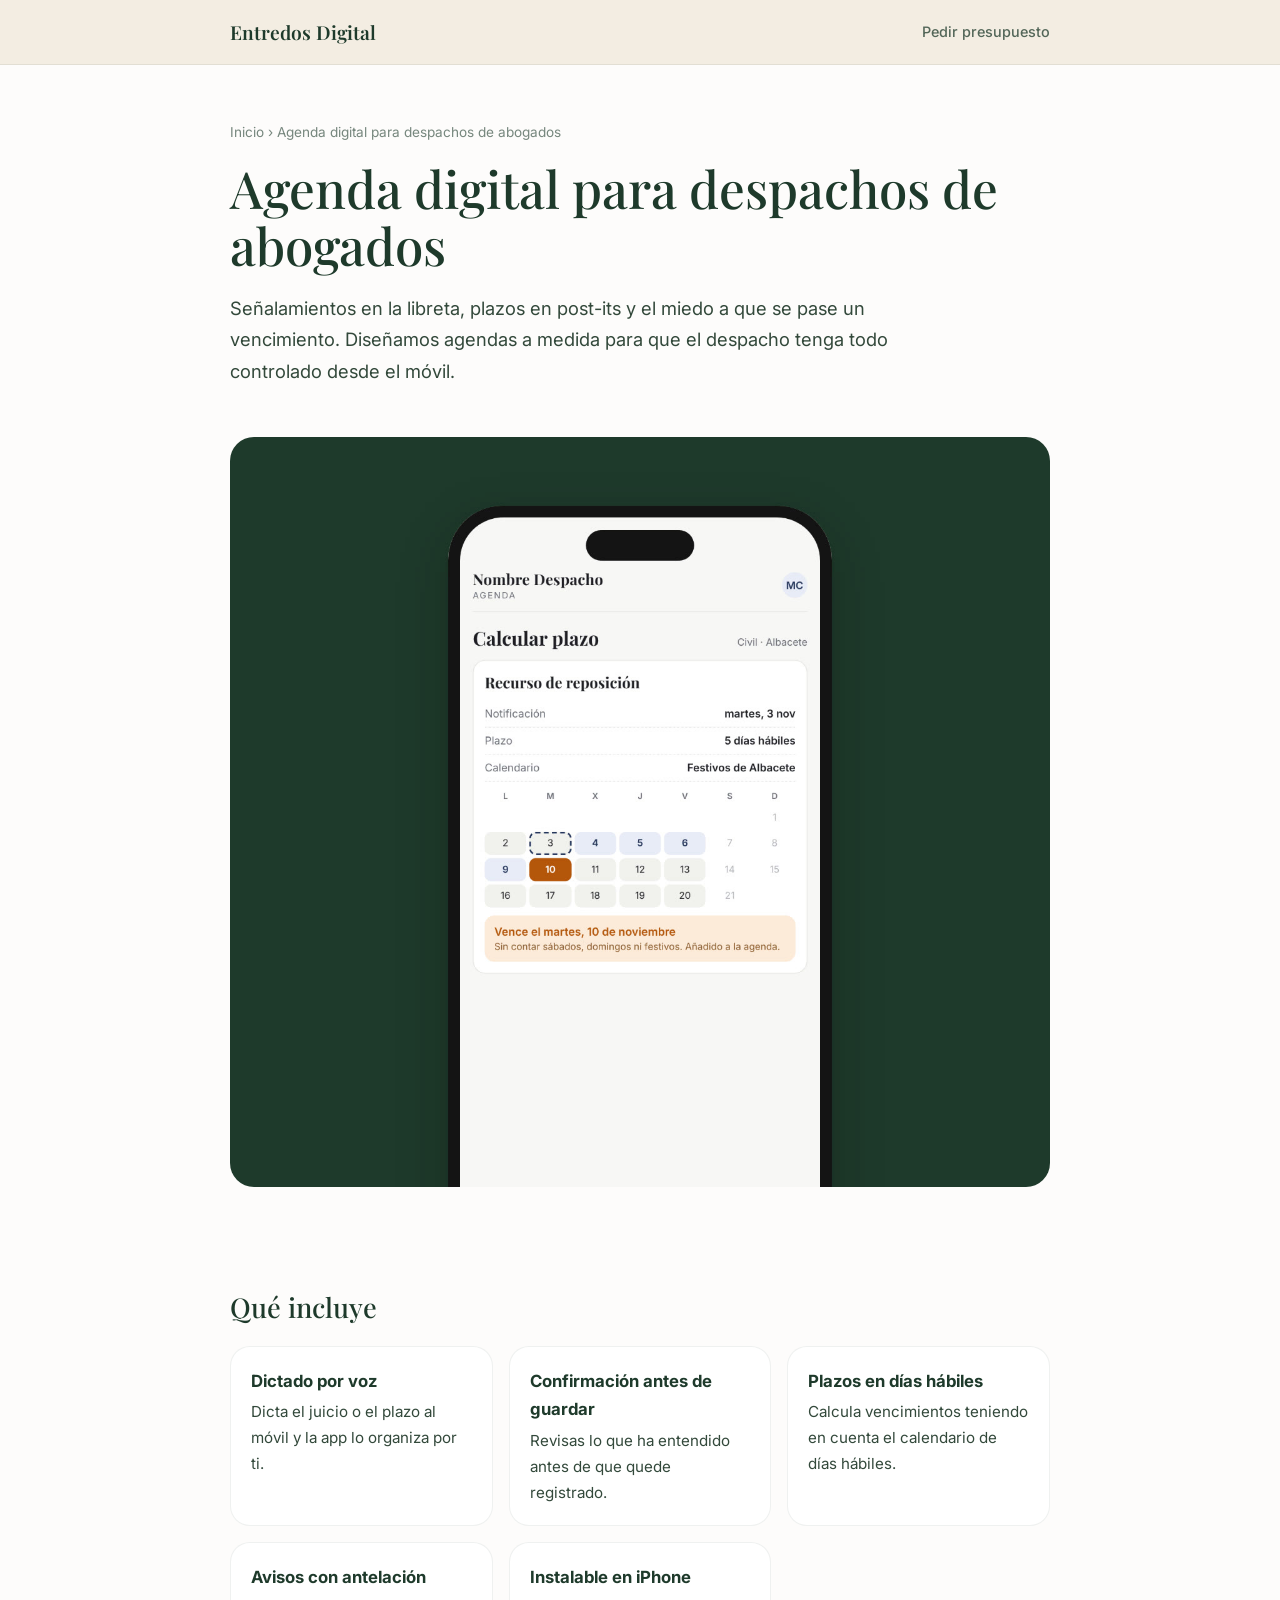
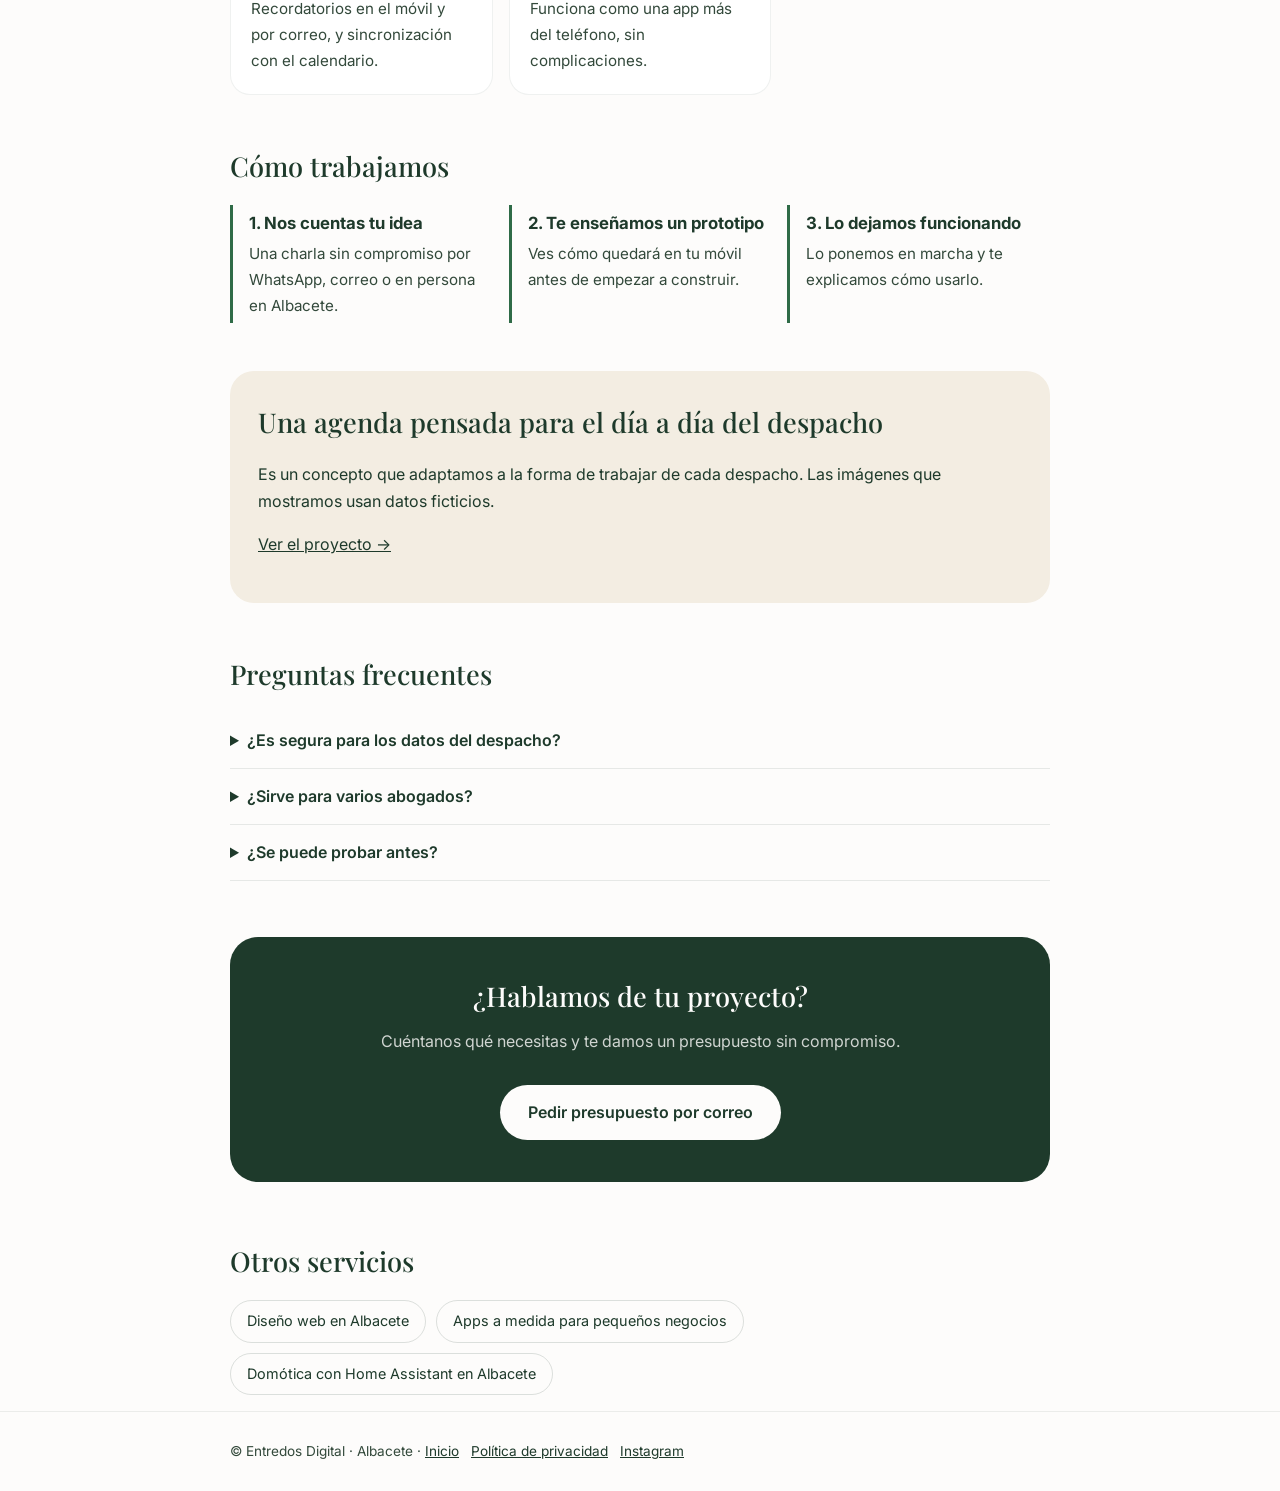
==== agenda-abogados/index.html @ 0eb15815 "Web de Entredos Digital en GitHub Pages Co-Authored-By: Claude Opus 5.5 <noreply@anthropic.com> Clau" ====
<!doctype html>
<html lang="es">
<head>
<meta charset="UTF-8" />
<meta name="viewport" content="width=device-width, initial-scale=1.0" />
<title>Agenda para despachos de abogados: plazos y señalamientos | Entredos Digital</title>
<meta name="description" content="Agenda a medida para despachos: dicta juicios y plazos al móvil, calcula vencimientos en días hábiles y recibe avisos a tiempo." />
<meta name="robots" content="index, follow, max-image-preview:large" />
<link rel="canonical" href="https://entredosdigital.netlify.app/agenda-abogados/" />
<meta property="og:type" content="website" />
<meta property="og:locale" content="es_ES" />
<meta property="og:site_name" content="Entredos Digital" />
<meta property="og:url" content="https://entredosdigital.netlify.app/agenda-abogados/" />
<meta property="og:title" content="Agenda para despachos de abogados: plazos y señalamientos | Entredos Digital" />
<meta property="og:description" content="Agenda a medida para despachos: dicta juicios y plazos al móvil, calcula vencimientos en días hábiles y recibe avisos a tiempo." />
<meta property="og:image" content="https://entredosdigital.netlify.app/assets/agenda-juridica-DWU9YuHh.jpg" />
<meta name="twitter:card" content="summary_large_image" />
<link rel="icon" type="image/png" href="/favicon.png" />
<link rel="apple-touch-icon" href="/apple-touch-icon.png" />
<meta name="theme-color" content="#1E3A2B" />
<link rel="preconnect" href="https://fonts.googleapis.com" />
<link rel="preconnect" href="https://fonts.gstatic.com" crossorigin />
<link href="https://fonts.googleapis.com/css2?family=Inter:wght@400;500;600&family=Playfair+Display:wght@500;600&display=swap" rel="stylesheet" />
<style>
:root{--crema:#F3EDE2;--fondo:#fdfcfb;--verde:#1E3A2B;--acento:#2F6B47;--texto:#33493b}
*{box-sizing:border-box}
body{margin:0;background:var(--fondo);color:var(--verde);font:16px/1.7 Inter,system-ui,sans-serif;-webkit-font-smoothing:antialiased}
a{color:var(--verde)}
.wrap{max-width:860px;margin:0 auto;padding:0 20px}
header{background:var(--crema);border-bottom:1px solid rgba(30,58,43,.08)}
header .wrap{display:flex;align-items:center;justify-content:space-between;height:64px}
header a{text-decoration:none}
.marca{font-family:"Playfair Display",serif;font-weight:600;font-size:1.2rem}
.volver{font-size:.9rem;font-weight:500;opacity:.75}
.hero{padding:56px 0 32px}
.migas{font-size:.85rem;opacity:.6;margin-bottom:16px}
.migas a{text-decoration:none}
h1{font-family:"Playfair Display",serif;font-weight:500;font-size:clamp(2.1rem,6vw,3.2rem);line-height:1.12;margin:0 0 16px}
h2{font-family:"Playfair Display",serif;font-weight:500;font-size:1.7rem;margin:48px 0 16px}
h3{font-size:1.05rem;margin:0 0 4px}
.lead{font-size:1.15rem;color:var(--texto);max-width:680px}
.foto{width:100%;border-radius:24px;margin:32px 0 8px;aspect-ratio:16/10;object-fit:cover;background:var(--crema)}
.lista{display:grid;gap:16px;grid-template-columns:repeat(auto-fit,minmax(240px,1fr));padding:0;list-style:none}
.lista li{background:#fff;border:1px solid rgba(30,58,43,.07);border-radius:20px;padding:20px}
.lista p,.paso p,.faq p{margin:0;color:var(--texto);font-size:.95rem}
.pasos{display:grid;gap:16px;grid-template-columns:repeat(auto-fit,minmax(220px,1fr))}
.paso{border-left:3px solid var(--acento);padding:4px 0 4px 16px}
.ejemplo{background:var(--crema);border-radius:24px;padding:28px;margin-top:48px}
.ejemplo h2{margin-top:0}
.faq details{border-bottom:1px solid rgba(30,58,43,.1);padding:14px 0}
.faq summary{cursor:pointer;font-weight:600}
.faq p{margin-top:8px}
.cta{background:var(--verde);color:var(--fondo);border-radius:28px;padding:36px 28px;margin:56px 0;text-align:center}
.cta h2{margin:0 0 8px;color:var(--fondo)}
.cta p{opacity:.8;margin:0 0 24px}
.btn{display:inline-block;padding:14px 28px;border-radius:999px;font-weight:600;text-decoration:none;margin:6px}
.btn-claro{background:var(--fondo);color:var(--verde)}
.btn-borde{border:1px solid rgba(253,252,251,.5);color:var(--fondo)}
.otros{display:flex;flex-wrap:wrap;gap:10px;padding:0;list-style:none}
.otros a{display:inline-block;padding:8px 16px;border:1px solid rgba(30,58,43,.15);border-radius:999px;text-decoration:none;font-size:.9rem}
footer{border-top:1px solid rgba(30,58,43,.08);padding:28px 0;font-size:.85rem;color:var(--texto)}
footer a{margin-right:12px}
</style>
<script type="application/ld+json">[{"@context":"https://schema.org","@type":"Service","name":"Agenda digital para despachos de abogados","description":"Agenda a medida para despachos: dicta juicios y plazos al móvil, calcula vencimientos en días hábiles y recibe avisos a tiempo.","serviceType":"Agenda digital para despachos de abogados","areaServed":[{"@type":"City","name":"Albacete"},{"@type":"Country","name":"España"}],"provider":{"@type":"ProfessionalService","name":"Entredos Digital","url":"https://entredosdigital.netlify.app/"},"url":"https://entredosdigital.netlify.app/agenda-abogados/"},{"@context":"https://schema.org","@type":"BreadcrumbList","itemListElement":[{"@type":"ListItem","position":1,"name":"Inicio","item":"https://entredosdigital.netlify.app/"},{"@type":"ListItem","position":2,"name":"Agenda digital para despachos de abogados","item":"https://entredosdigital.netlify.app/agenda-abogados/"}]},{"@context":"https://schema.org","@type":"FAQPage","mainEntity":[{"@type":"Question","name":"¿Es segura para los datos del despacho?","acceptedAnswer":{"@type":"Answer","text":"Cada agenda se configura para el despacho que la usa, con acceso restringido. Te explicamos dónde se guardan los datos."}},{"@type":"Question","name":"¿Sirve para varios abogados?","acceptedAnswer":{"@type":"Answer","text":"Sí, se puede adaptar a despachos de una o varias personas."}},{"@type":"Question","name":"¿Se puede probar antes?","acceptedAnswer":{"@type":"Answer","text":"Sí, te enseñamos una demostración con datos ficticios en tu propio móvil."}}]}]</script>
</head>
<body>
<header><div class="wrap"><a class="marca" href="/">Entredos Digital</a><a class="volver" href="/#contacto">Pedir presupuesto</a></div></header>
<main class="wrap">
  <section class="hero">
    <nav class="migas" aria-label="Migas de pan"><a href="/">Inicio</a> › Agenda digital para despachos de abogados</nav>
    <h1>Agenda digital para despachos de abogados</h1>
    <p class="lead">Señalamientos en la libreta, plazos en post-its y el miedo a que se pase un vencimiento. Diseñamos agendas a medida para que el despacho tenga todo controlado desde el móvil.</p>
    <img class="foto" src="/assets/agenda-juridica-DWU9YuHh.jpg" alt="Agenda jurídica con datos ficticios en la pantalla de un móvil" width="1200" height="750" loading="eager" />
  </section>

  <h2>Qué incluye</h2>
  <ul class="lista">
    <li><h3>Dictado por voz</h3><p>Dicta el juicio o el plazo al móvil y la app lo organiza por ti.</p></li>
    <li><h3>Confirmación antes de guardar</h3><p>Revisas lo que ha entendido antes de que quede registrado.</p></li>
    <li><h3>Plazos en días hábiles</h3><p>Calcula vencimientos teniendo en cuenta el calendario de días hábiles.</p></li>
    <li><h3>Avisos con antelación</h3><p>Recordatorios en el móvil y por correo, y sincronización con el calendario.</p></li>
    <li><h3>Instalable en iPhone</h3><p>Funciona como una app más del teléfono, sin complicaciones.</p></li>
  </ul>

  <h2>Cómo trabajamos</h2>
  <div class="pasos">
    <div class="paso"><h3>1. Nos cuentas tu idea</h3><p>Una charla sin compromiso por WhatsApp, correo o en persona en Albacete.</p></div>
    <div class="paso"><h3>2. Te enseñamos un prototipo</h3><p>Ves cómo quedará en tu móvil antes de empezar a construir.</p></div>
    <div class="paso"><h3>3. Lo dejamos funcionando</h3><p>Lo ponemos en marcha y te explicamos cómo usarlo.</p></div>
  </div>

  <section class="ejemplo">
    <h2>Una agenda pensada para el día a día del despacho</h2>
    <p>Es un concepto que adaptamos a la forma de trabajar de cada despacho. Las imágenes que mostramos usan datos ficticios.</p>
    <p><a href="/#proyectos">Ver el proyecto →</a></p>
  </section>

  <h2>Preguntas frecuentes</h2>
  <div class="faq">
    <details><summary>¿Es segura para los datos del despacho?</summary><p>Cada agenda se configura para el despacho que la usa, con acceso restringido. Te explicamos dónde se guardan los datos.</p></details>
    <details><summary>¿Sirve para varios abogados?</summary><p>Sí, se puede adaptar a despachos de una o varias personas.</p></details>
    <details><summary>¿Se puede probar antes?</summary><p>Sí, te enseñamos una demostración con datos ficticios en tu propio móvil.</p></details>
  </div>

  <section class="cta">
    <h2>¿Hablamos de tu proyecto?</h2>
    <p>Cuéntanos qué necesitas y te damos un presupuesto sin compromiso.</p>
    
    <a class="btn btn-claro" href="/#contacto">Pedir presupuesto por correo</a>
  </section>

  <h2>Otros servicios</h2>
  <ul class="otros">
    <li><a href="/diseno-web-albacete/">Diseño web en Albacete</a></li>
    <li><a href="/apps-a-medida/">Apps a medida para pequeños negocios</a></li>
    <li><a href="/domotica-home-assistant-albacete/">Domótica con Home Assistant en Albacete</a></li>
  </ul>
</main>
<footer><div class="wrap">© Entredos Digital · Albacete · <a href="/">Inicio</a><a href="/privacidad/">Política de privacidad</a><a href="https://www.instagram.com/entredos.digital" target="_blank" rel="noopener">Instagram</a></div></footer>
</body>
</html>
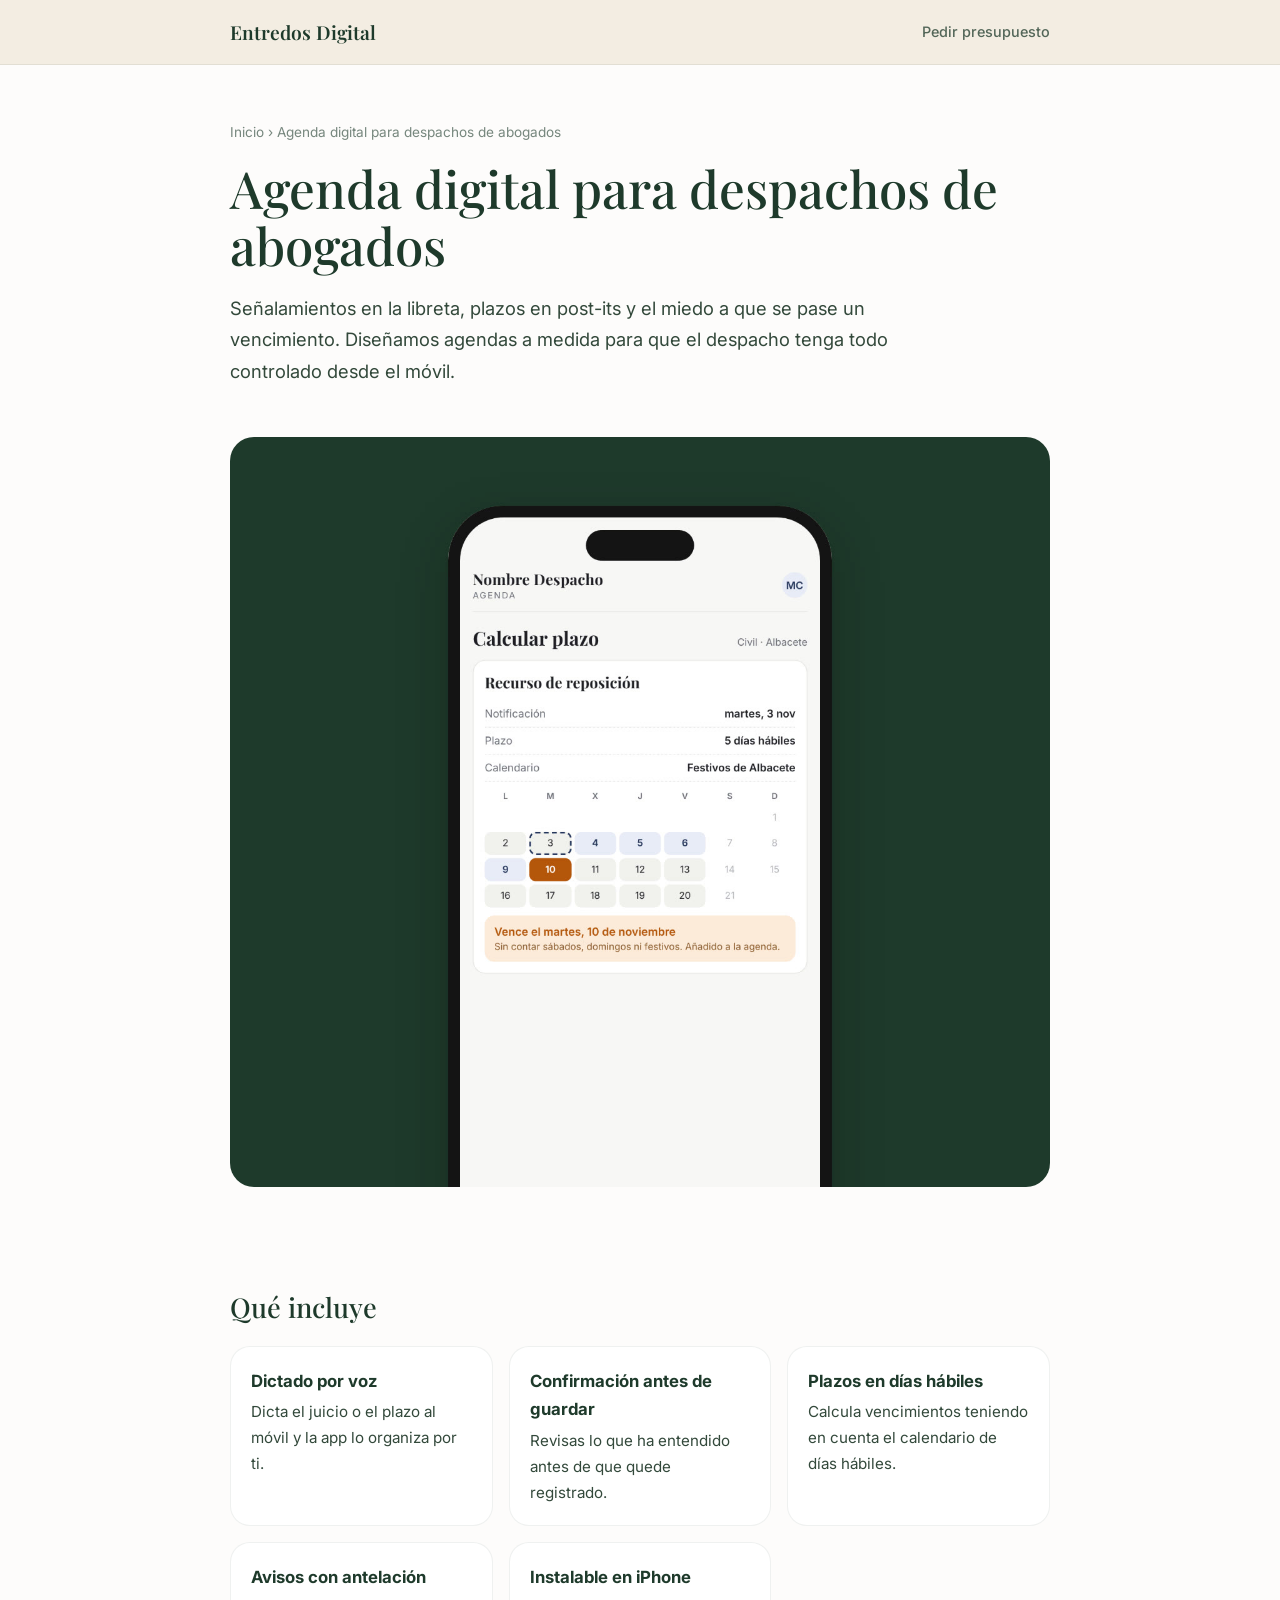
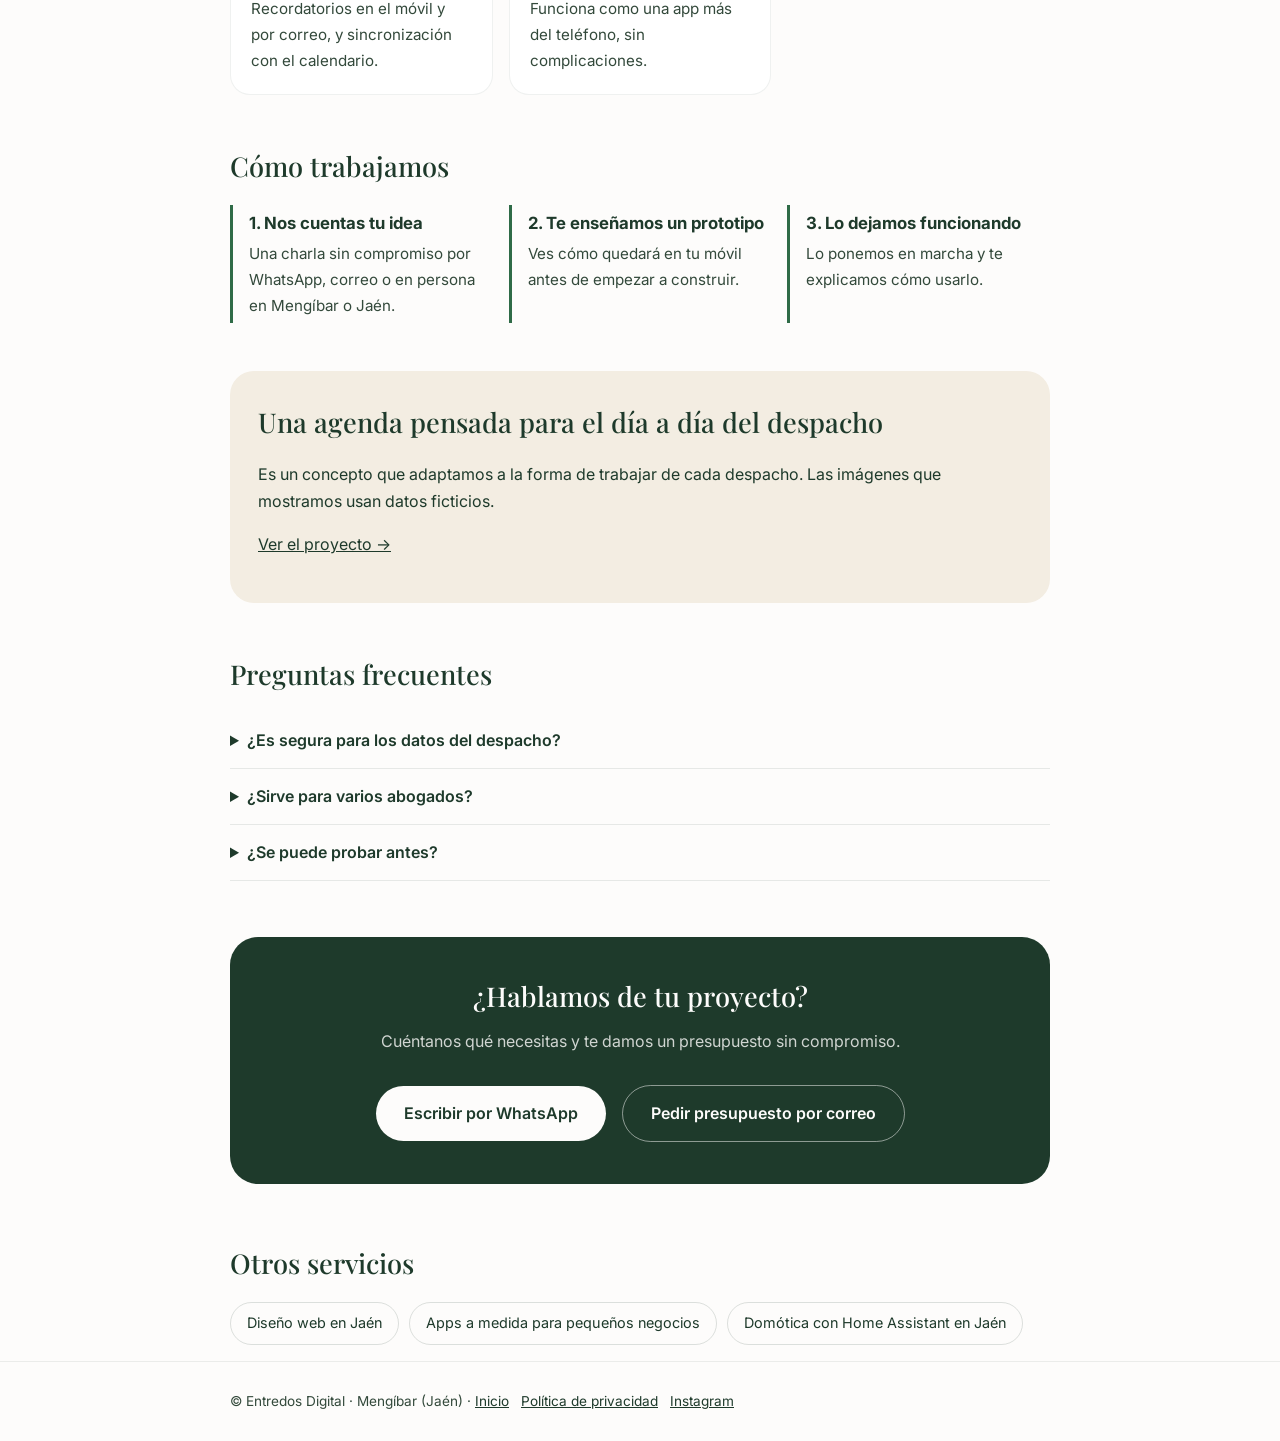
==== commit d37e71f0: "Actualiza la copia: ubicación Mengíbar (Jaén), páginas de servicios renombradas y WhatsApp Co-Author" ====
--- a/agenda-abogados/index.html
+++ b/agenda-abogados/index.html
@@ -61,7 +61,7 @@
 footer{border-top:1px solid rgba(30,58,43,.08);padding:28px 0;font-size:.85rem;color:var(--texto)}
 footer a{margin-right:12px}
 </style>
-<script type="application/ld+json">[{"@context":"https://schema.org","@type":"Service","name":"Agenda digital para despachos de abogados","description":"Agenda a medida para despachos: dicta juicios y plazos al móvil, calcula vencimientos en días hábiles y recibe avisos a tiempo.","serviceType":"Agenda digital para despachos de abogados","areaServed":[{"@type":"City","name":"Albacete"},{"@type":"Country","name":"España"}],"provider":{"@type":"ProfessionalService","name":"Entredos Digital","url":"https://entredosdigital.netlify.app/"},"url":"https://entredosdigital.netlify.app/agenda-abogados/"},{"@context":"https://schema.org","@type":"BreadcrumbList","itemListElement":[{"@type":"ListItem","position":1,"name":"Inicio","item":"https://entredosdigital.netlify.app/"},{"@type":"ListItem","position":2,"name":"Agenda digital para despachos de abogados","item":"https://entredosdigital.netlify.app/agenda-abogados/"}]},{"@context":"https://schema.org","@type":"FAQPage","mainEntity":[{"@type":"Question","name":"¿Es segura para los datos del despacho?","acceptedAnswer":{"@type":"Answer","text":"Cada agenda se configura para el despacho que la usa, con acceso restringido. Te explicamos dónde se guardan los datos."}},{"@type":"Question","name":"¿Sirve para varios abogados?","acceptedAnswer":{"@type":"Answer","text":"Sí, se puede adaptar a despachos de una o varias personas."}},{"@type":"Question","name":"¿Se puede probar antes?","acceptedAnswer":{"@type":"Answer","text":"Sí, te enseñamos una demostración con datos ficticios en tu propio móvil."}}]}]</script>
+<script type="application/ld+json">[{"@context":"https://schema.org","@type":"Service","name":"Agenda digital para despachos de abogados","description":"Agenda a medida para despachos: dicta juicios y plazos al móvil, calcula vencimientos en días hábiles y recibe avisos a tiempo.","serviceType":"Agenda digital para despachos de abogados","areaServed":[{"@type":"City","name":"Mengíbar"},{"@type":"City","name":"Jaén"},{"@type":"Country","name":"España"}],"provider":{"@type":"ProfessionalService","name":"Entredos Digital","url":"https://entredosdigital.netlify.app/"},"url":"https://entredosdigital.netlify.app/agenda-abogados/"},{"@context":"https://schema.org","@type":"BreadcrumbList","itemListElement":[{"@type":"ListItem","position":1,"name":"Inicio","item":"https://entredosdigital.netlify.app/"},{"@type":"ListItem","position":2,"name":"Agenda digital para despachos de abogados","item":"https://entredosdigital.netlify.app/agenda-abogados/"}]},{"@context":"https://schema.org","@type":"FAQPage","mainEntity":[{"@type":"Question","name":"¿Es segura para los datos del despacho?","acceptedAnswer":{"@type":"Answer","text":"Cada agenda se configura para el despacho que la usa, con acceso restringido. Te explicamos dónde se guardan los datos."}},{"@type":"Question","name":"¿Sirve para varios abogados?","acceptedAnswer":{"@type":"Answer","text":"Sí, se puede adaptar a despachos de una o varias personas."}},{"@type":"Question","name":"¿Se puede probar antes?","acceptedAnswer":{"@type":"Answer","text":"Sí, te enseñamos una demostración con datos ficticios en tu propio móvil."}}]}]</script>
 </head>
 <body>
 <header><div class="wrap"><a class="marca" href="/">Entredos Digital</a><a class="volver" href="/#contacto">Pedir presupuesto</a></div></header>
@@ -84,7 +84,7 @@
 
   <h2>Cómo trabajamos</h2>
   <div class="pasos">
-    <div class="paso"><h3>1. Nos cuentas tu idea</h3><p>Una charla sin compromiso por WhatsApp, correo o en persona en Albacete.</p></div>
+    <div class="paso"><h3>1. Nos cuentas tu idea</h3><p>Una charla sin compromiso por WhatsApp, correo o en persona en Mengíbar o Jaén.</p></div>
     <div class="paso"><h3>2. Te enseñamos un prototipo</h3><p>Ves cómo quedará en tu móvil antes de empezar a construir.</p></div>
     <div class="paso"><h3>3. Lo dejamos funcionando</h3><p>Lo ponemos en marcha y te explicamos cómo usarlo.</p></div>
   </div>
@@ -105,17 +105,17 @@
   <section class="cta">
     <h2>¿Hablamos de tu proyecto?</h2>
     <p>Cuéntanos qué necesitas y te damos un presupuesto sin compromiso.</p>
-    
-    <a class="btn btn-claro" href="/#contacto">Pedir presupuesto por correo</a>
+    <a class="btn btn-claro" href="https://wa.me/34661226784?text=Hola%20Entredos%20Digital%2C%20me%20interesa%3A%20Agenda%20digital%20para%20despachos%20de%20abogados." target="_blank" rel="noopener">Escribir por WhatsApp</a>
+    <a class="btn btn-borde" href="/#contacto">Pedir presupuesto por correo</a>
   </section>
 
   <h2>Otros servicios</h2>
   <ul class="otros">
-    <li><a href="/diseno-web-albacete/">Diseño web en Albacete</a></li>
+    <li><a href="/diseno-web-jaen/">Diseño web en Jaén</a></li>
     <li><a href="/apps-a-medida/">Apps a medida para pequeños negocios</a></li>
-    <li><a href="/domotica-home-assistant-albacete/">Domótica con Home Assistant en Albacete</a></li>
+    <li><a href="/domotica-home-assistant-jaen/">Domótica con Home Assistant en Jaén</a></li>
   </ul>
 </main>
-<footer><div class="wrap">© Entredos Digital · Albacete · <a href="/">Inicio</a><a href="/privacidad/">Política de privacidad</a><a href="https://www.instagram.com/entredos.digital" target="_blank" rel="noopener">Instagram</a></div></footer>
+<footer><div class="wrap">© Entredos Digital · Mengíbar (Jaén) · <a href="/">Inicio</a><a href="/privacidad/">Política de privacidad</a><a href="https://www.instagram.com/entredos.digital" target="_blank" rel="noopener">Instagram</a></div></footer>
 </body>
 </html>
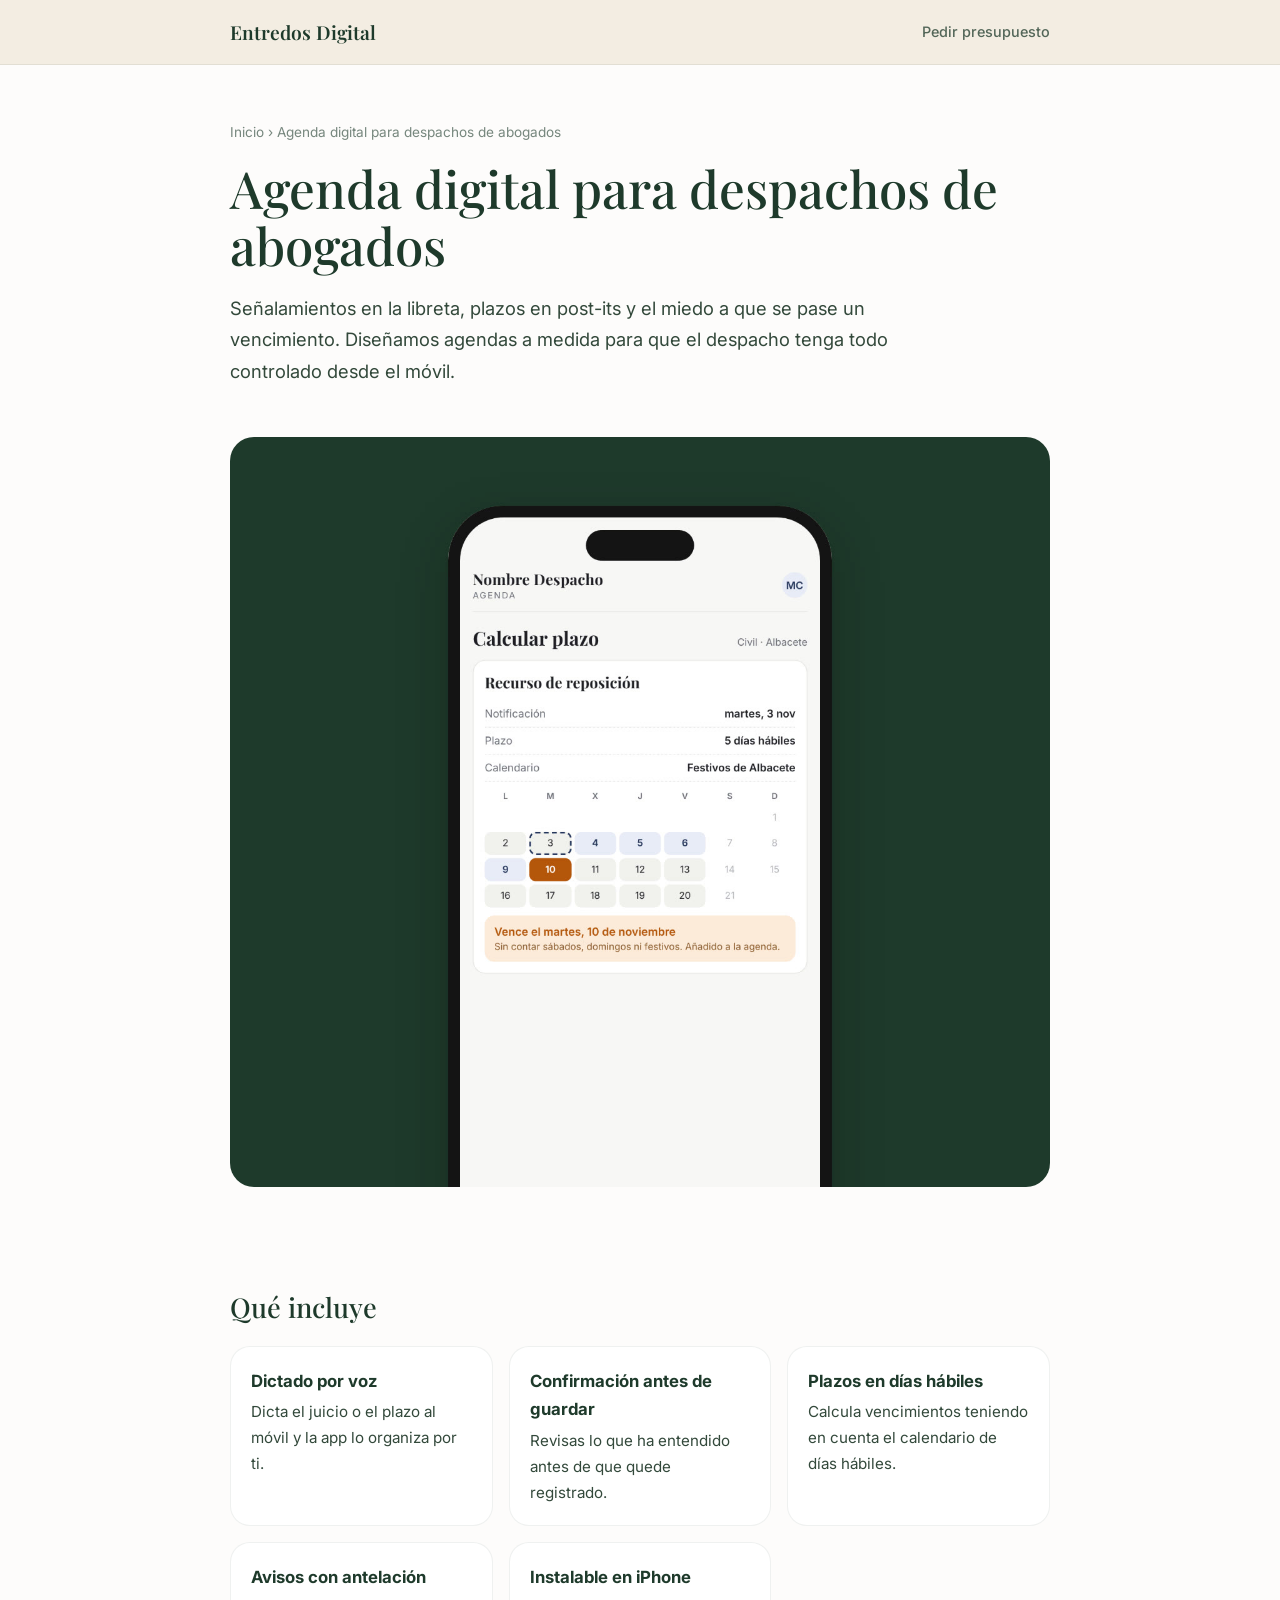
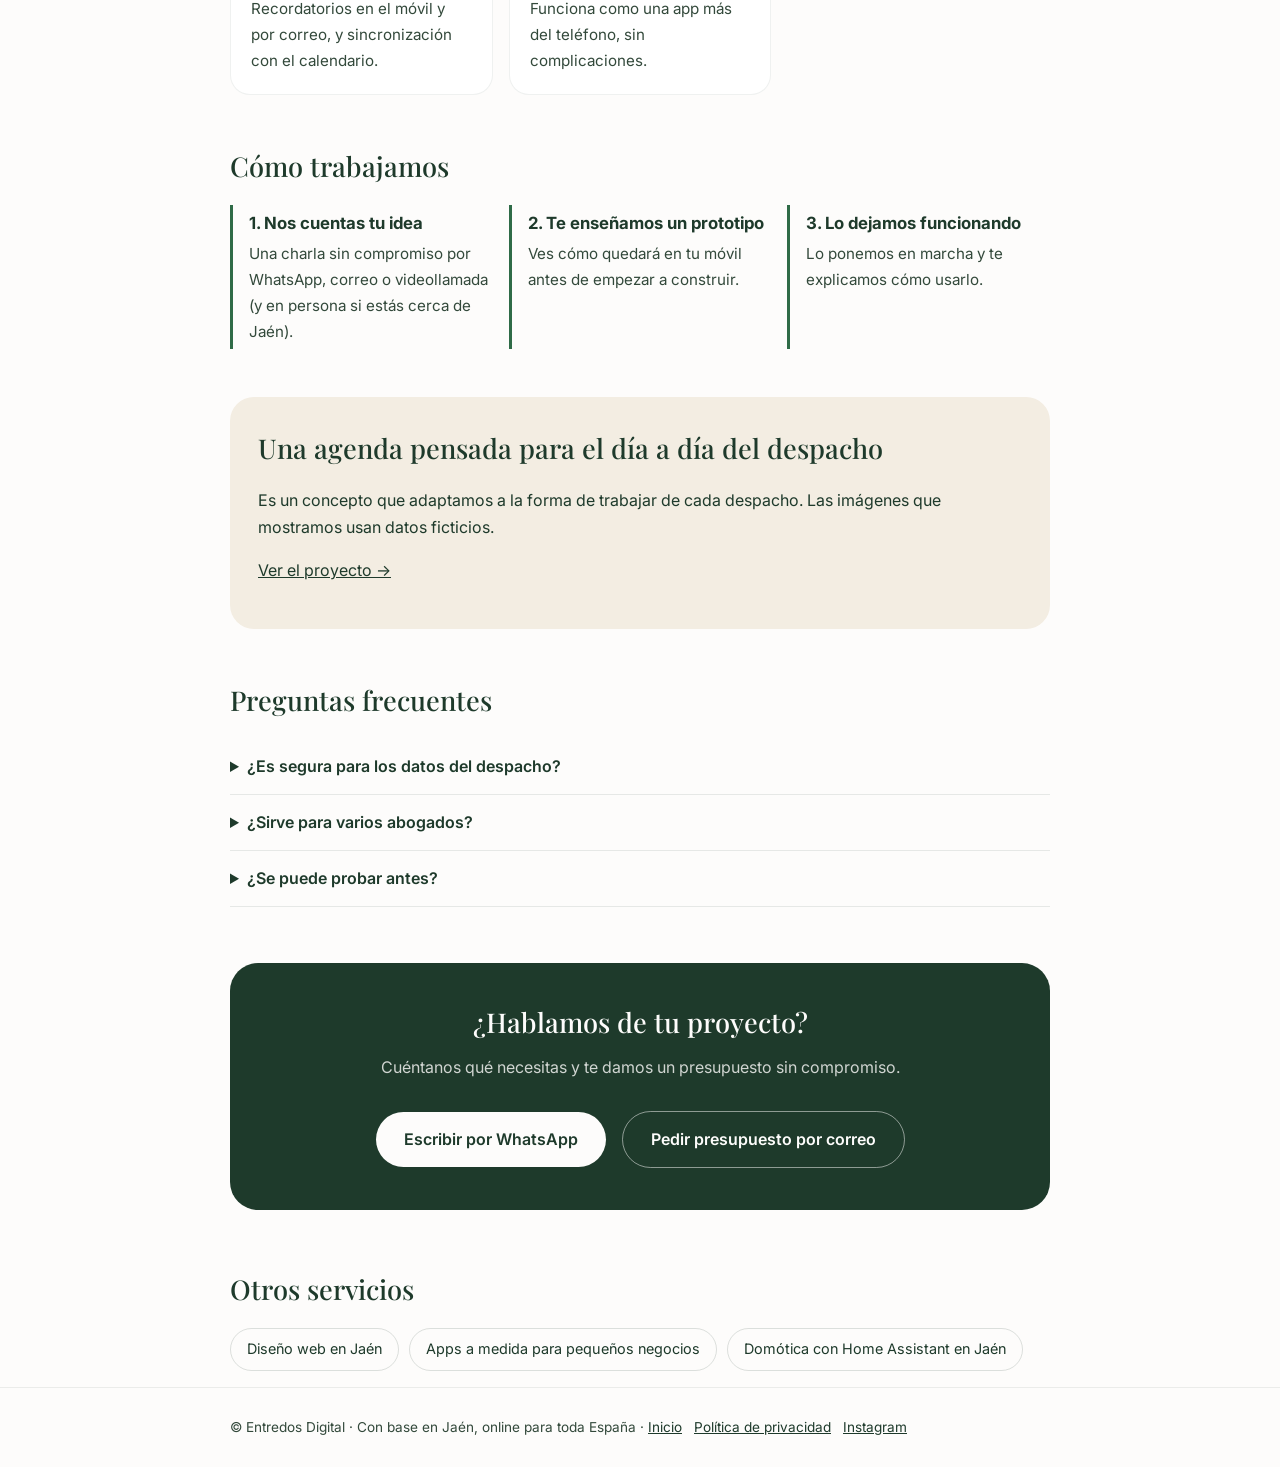
==== commit 5768b770: "Add files via upload https://github.com/entredosdigital/entredosdigital.github.io" ====
--- a/agenda-abogados/index.html
+++ b/agenda-abogados/index.html
@@ -61,7 +61,7 @@
 footer{border-top:1px solid rgba(30,58,43,.08);padding:28px 0;font-size:.85rem;color:var(--texto)}
 footer a{margin-right:12px}
 </style>
-<script type="application/ld+json">[{"@context":"https://schema.org","@type":"Service","name":"Agenda digital para despachos de abogados","description":"Agenda a medida para despachos: dicta juicios y plazos al móvil, calcula vencimientos en días hábiles y recibe avisos a tiempo.","serviceType":"Agenda digital para despachos de abogados","areaServed":[{"@type":"City","name":"Mengíbar"},{"@type":"City","name":"Jaén"},{"@type":"Country","name":"España"}],"provider":{"@type":"ProfessionalService","name":"Entredos Digital","url":"https://entredosdigital.netlify.app/"},"url":"https://entredosdigital.netlify.app/agenda-abogados/"},{"@context":"https://schema.org","@type":"BreadcrumbList","itemListElement":[{"@type":"ListItem","position":1,"name":"Inicio","item":"https://entredosdigital.netlify.app/"},{"@type":"ListItem","position":2,"name":"Agenda digital para despachos de abogados","item":"https://entredosdigital.netlify.app/agenda-abogados/"}]},{"@context":"https://schema.org","@type":"FAQPage","mainEntity":[{"@type":"Question","name":"¿Es segura para los datos del despacho?","acceptedAnswer":{"@type":"Answer","text":"Cada agenda se configura para el despacho que la usa, con acceso restringido. Te explicamos dónde se guardan los datos."}},{"@type":"Question","name":"¿Sirve para varios abogados?","acceptedAnswer":{"@type":"Answer","text":"Sí, se puede adaptar a despachos de una o varias personas."}},{"@type":"Question","name":"¿Se puede probar antes?","acceptedAnswer":{"@type":"Answer","text":"Sí, te enseñamos una demostración con datos ficticios en tu propio móvil."}}]}]</script>
+<script type="application/ld+json">[{"@context":"https://schema.org","@type":"Service","name":"Agenda digital para despachos de abogados","description":"Agenda a medida para despachos: dicta juicios y plazos al móvil, calcula vencimientos en días hábiles y recibe avisos a tiempo.","serviceType":"Agenda digital para despachos de abogados","areaServed":[{"@type":"Country","name":"España"},{"@type":"City","name":"Jaén"},{"@type":"City","name":"Mengíbar"}],"provider":{"@type":"ProfessionalService","name":"Entredos Digital","url":"https://entredosdigital.netlify.app/"},"url":"https://entredosdigital.netlify.app/agenda-abogados/"},{"@context":"https://schema.org","@type":"BreadcrumbList","itemListElement":[{"@type":"ListItem","position":1,"name":"Inicio","item":"https://entredosdigital.netlify.app/"},{"@type":"ListItem","position":2,"name":"Agenda digital para despachos de abogados","item":"https://entredosdigital.netlify.app/agenda-abogados/"}]},{"@context":"https://schema.org","@type":"FAQPage","mainEntity":[{"@type":"Question","name":"¿Es segura para los datos del despacho?","acceptedAnswer":{"@type":"Answer","text":"Cada agenda se configura para el despacho que la usa, con acceso restringido. Te explicamos dónde se guardan los datos."}},{"@type":"Question","name":"¿Sirve para varios abogados?","acceptedAnswer":{"@type":"Answer","text":"Sí, se puede adaptar a despachos de una o varias personas."}},{"@type":"Question","name":"¿Se puede probar antes?","acceptedAnswer":{"@type":"Answer","text":"Sí, te enseñamos una demostración con datos ficticios en tu propio móvil."}}]}]</script>
 </head>
 <body>
 <header><div class="wrap"><a class="marca" href="/">Entredos Digital</a><a class="volver" href="/#contacto">Pedir presupuesto</a></div></header>
@@ -84,7 +84,7 @@
 
   <h2>Cómo trabajamos</h2>
   <div class="pasos">
-    <div class="paso"><h3>1. Nos cuentas tu idea</h3><p>Una charla sin compromiso por WhatsApp, correo o en persona en Mengíbar o Jaén.</p></div>
+    <div class="paso"><h3>1. Nos cuentas tu idea</h3><p>Una charla sin compromiso por WhatsApp, correo o videollamada (y en persona si estás cerca de Jaén).</p></div>
     <div class="paso"><h3>2. Te enseñamos un prototipo</h3><p>Ves cómo quedará en tu móvil antes de empezar a construir.</p></div>
     <div class="paso"><h3>3. Lo dejamos funcionando</h3><p>Lo ponemos en marcha y te explicamos cómo usarlo.</p></div>
   </div>
@@ -116,6 +116,6 @@
     <li><a href="/domotica-home-assistant-jaen/">Domótica con Home Assistant en Jaén</a></li>
   </ul>
 </main>
-<footer><div class="wrap">© Entredos Digital · Mengíbar (Jaén) · <a href="/">Inicio</a><a href="/privacidad/">Política de privacidad</a><a href="https://www.instagram.com/entredos.digital" target="_blank" rel="noopener">Instagram</a></div></footer>
+<footer><div class="wrap">© Entredos Digital · Con base en Jaén, online para toda España · <a href="/">Inicio</a><a href="/privacidad/">Política de privacidad</a><a href="https://www.instagram.com/entredos.digital" target="_blank" rel="noopener">Instagram</a></div></footer>
 </body>
 </html>
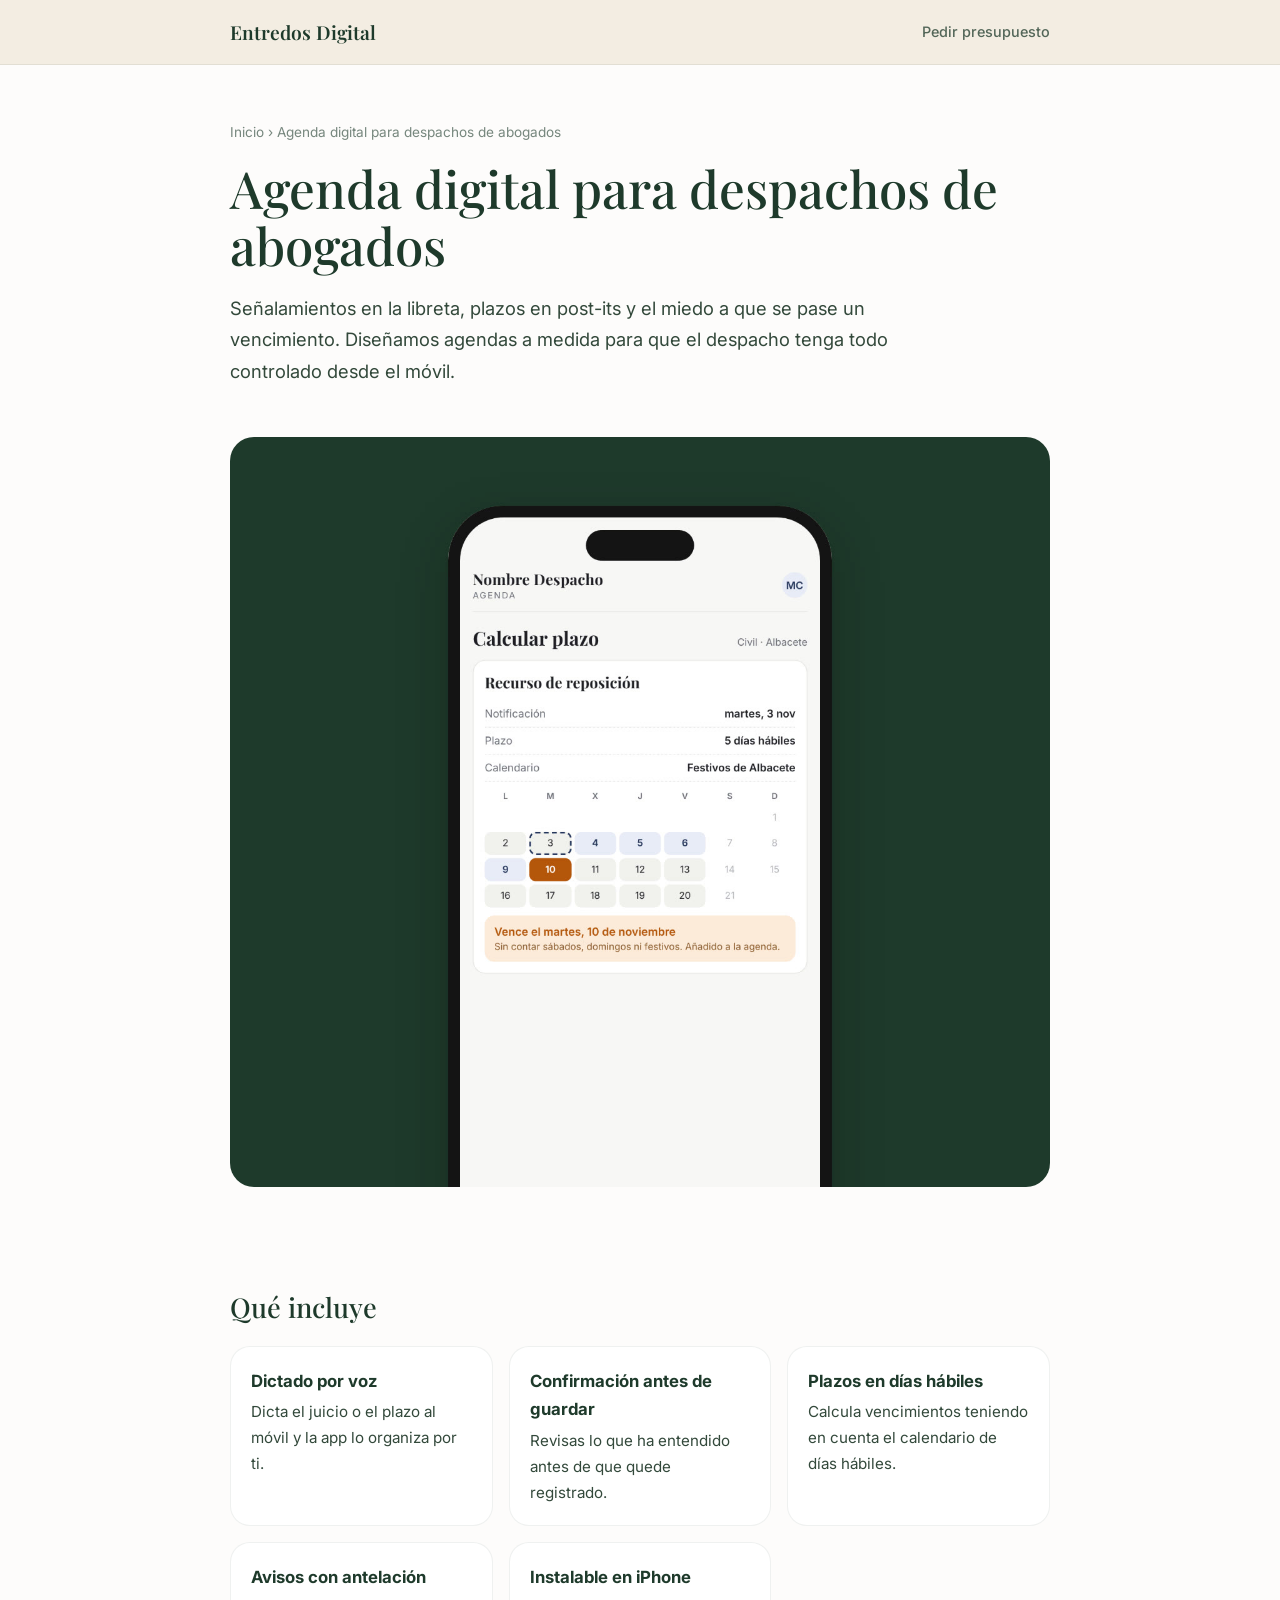
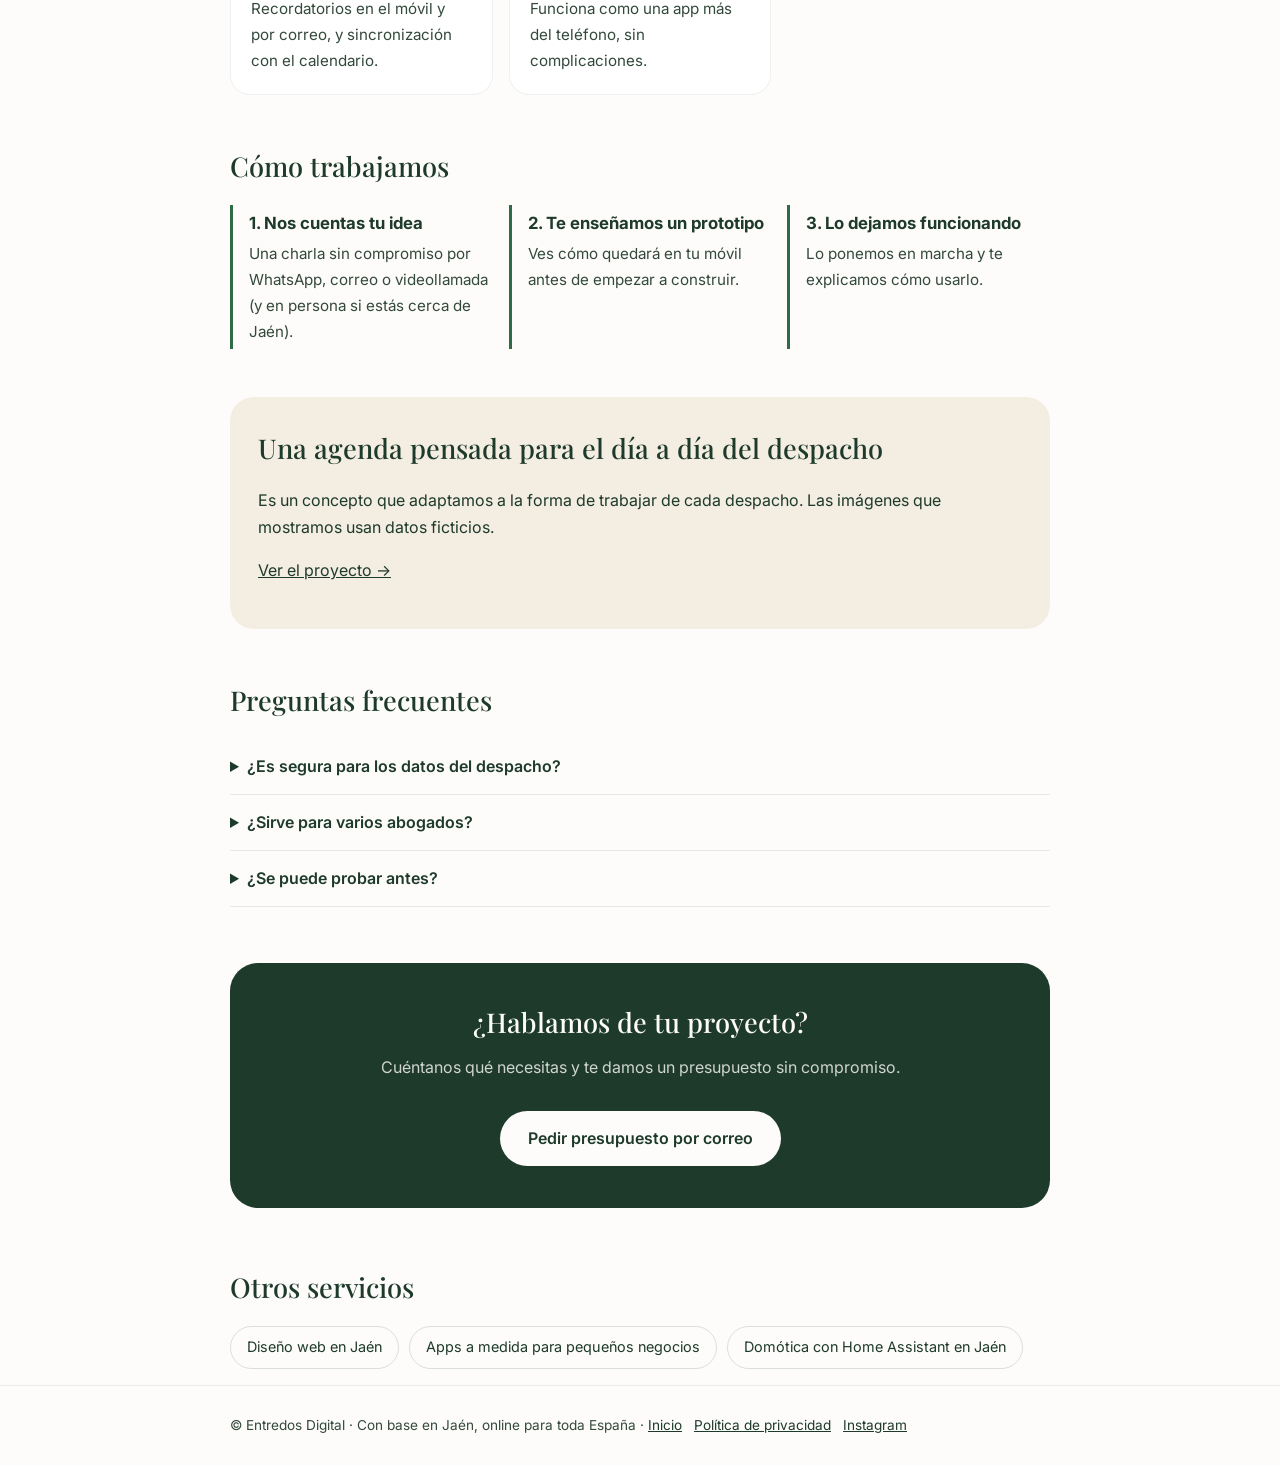
==== commit 2c9648bb: "Proyectos: añade JUNSAN, reparto de panadería, Chancosa y SIGESPER-FFAA Co-Authored-By: Claude Fable" ====
--- a/agenda-abogados/index.html
+++ b/agenda-abogados/index.html
@@ -105,8 +105,8 @@
   <section class="cta">
     <h2>¿Hablamos de tu proyecto?</h2>
     <p>Cuéntanos qué necesitas y te damos un presupuesto sin compromiso.</p>
-    <a class="btn btn-claro" href="https://wa.me/34661226784?text=Hola%20Entredos%20Digital%2C%20me%20interesa%3A%20Agenda%20digital%20para%20despachos%20de%20abogados." target="_blank" rel="noopener">Escribir por WhatsApp</a>
-    <a class="btn btn-borde" href="/#contacto">Pedir presupuesto por correo</a>
+    
+    <a class="btn btn-claro" href="/#contacto">Pedir presupuesto por correo</a>
   </section>
 
   <h2>Otros servicios</h2>
